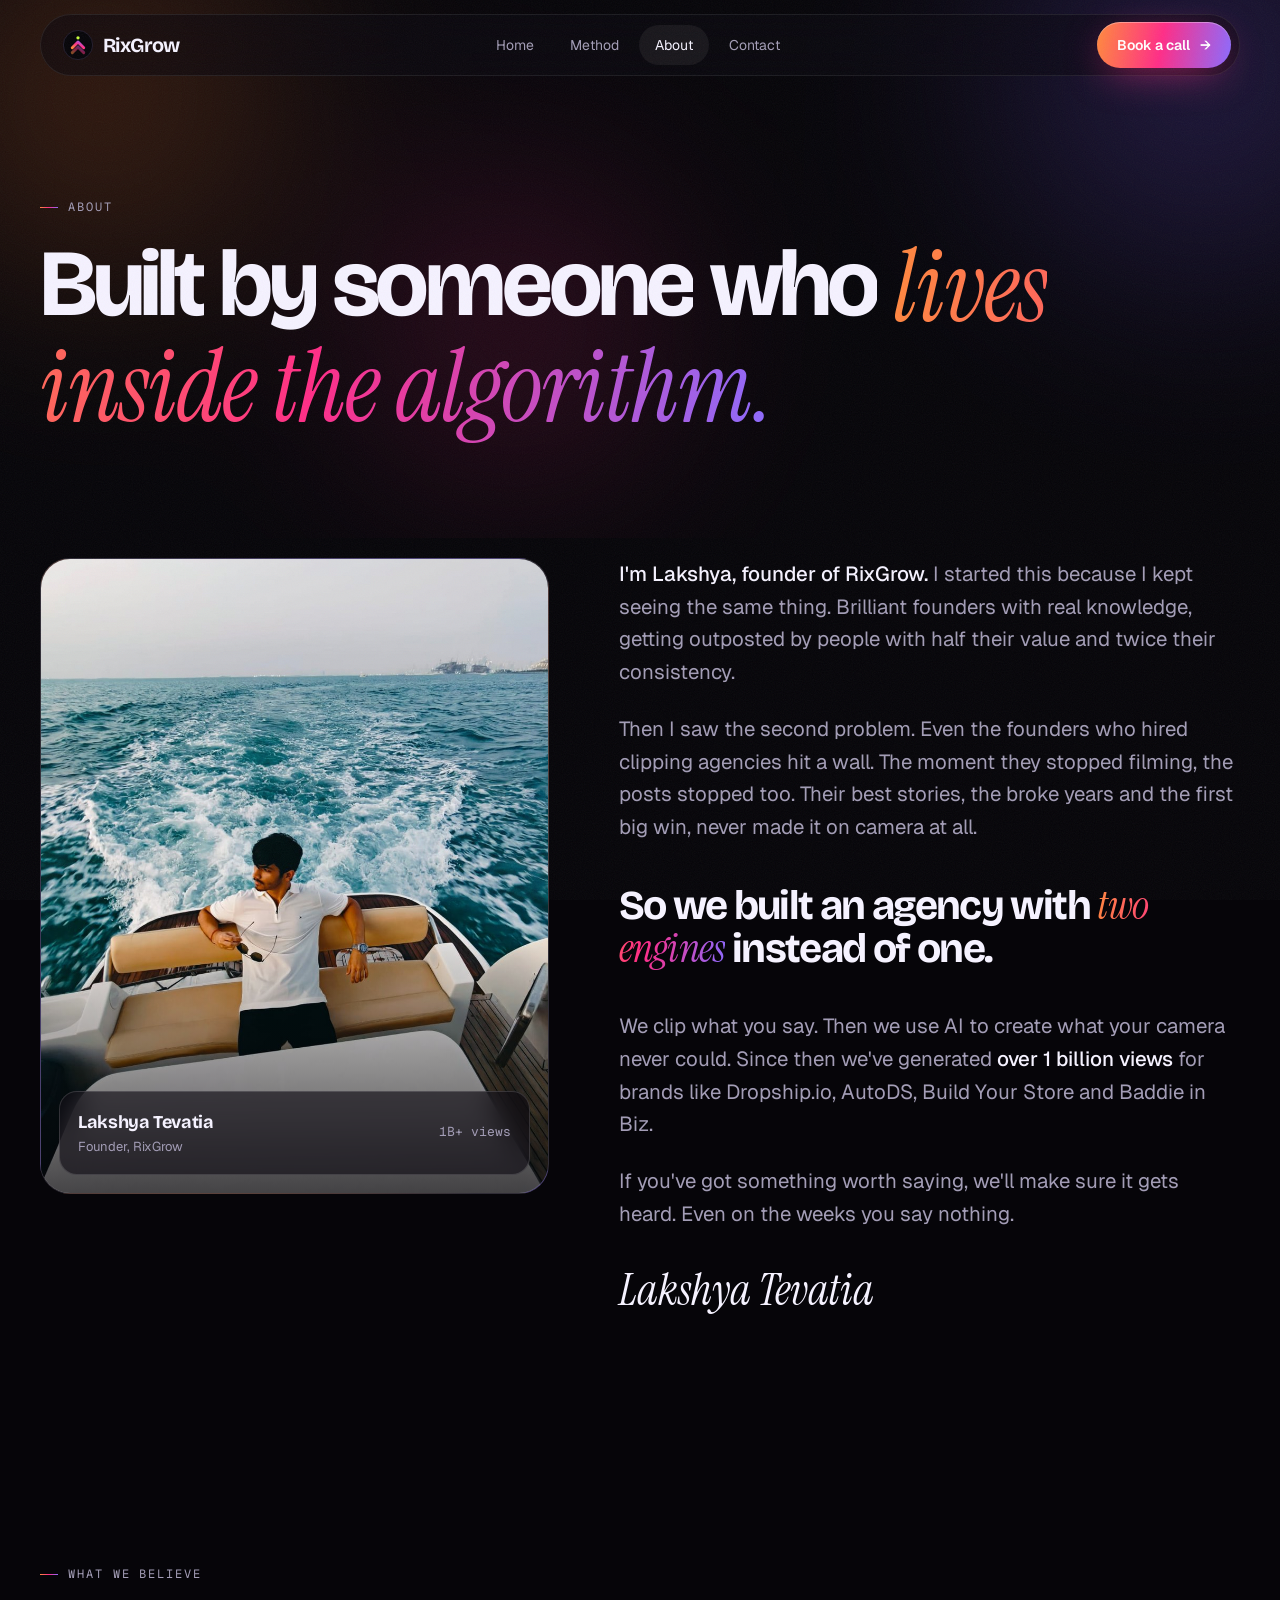
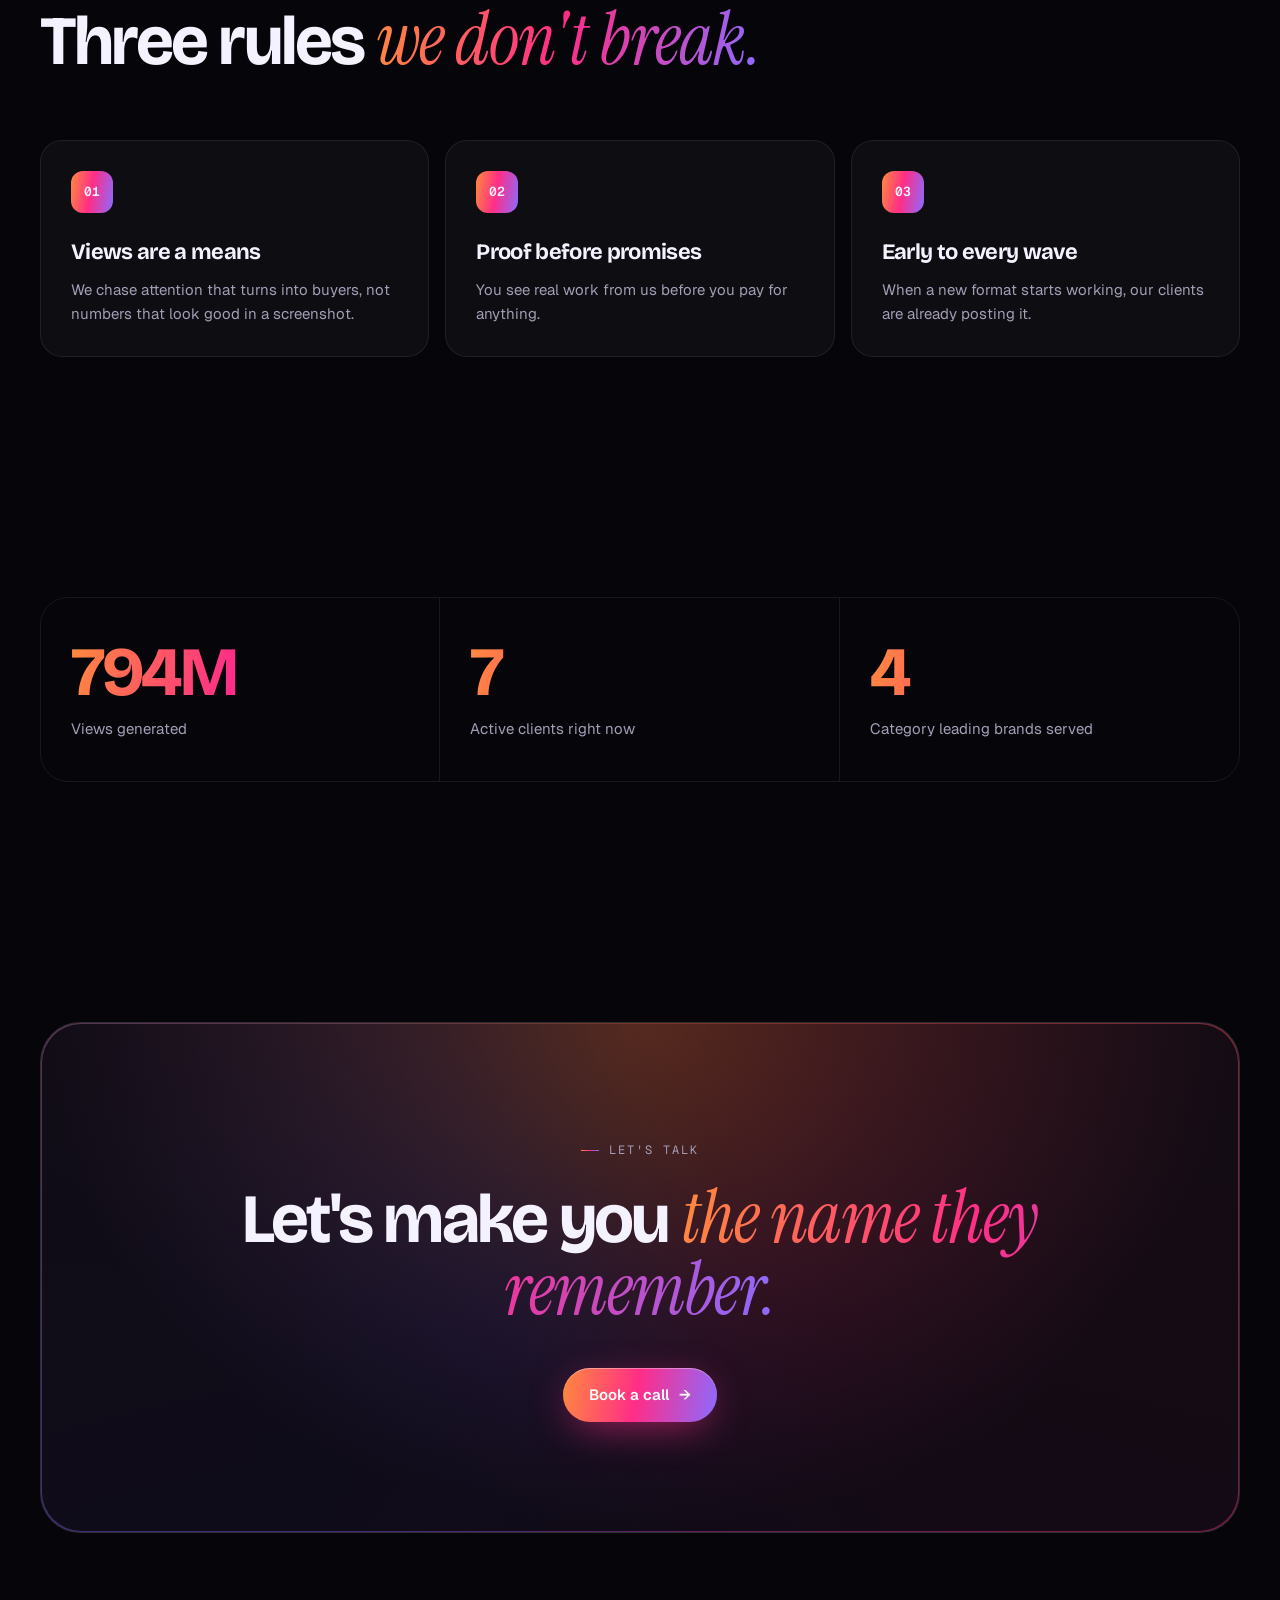
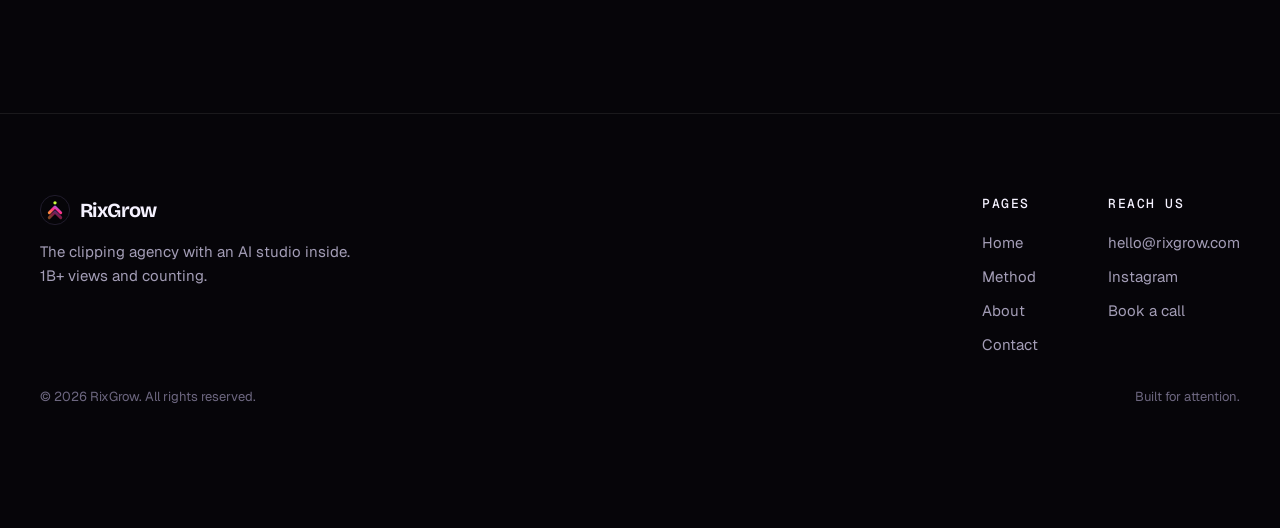
==== about.html @ 68df73bd "Add files via upload" ====
<!doctype html>
<html lang="en">
<head>
<meta charset="utf-8">
<meta name="viewport" content="width=device-width,initial-scale=1">
<title>About | RixGrow</title>
<meta name="description" content="The story behind RixGrow and why we build attention for founders.">
<meta name="theme-color" content="#060509">
<link rel="preconnect" href="https://fonts.googleapis.com">
<link rel="preconnect" href="https://fonts.gstatic.com" crossorigin>
<link href="https://fonts.googleapis.com/css2?family=Bricolage+Grotesque:opsz,wght@12..96,400..800&family=Geist:wght@300..700&family=Geist+Mono:wght@400;500&family=Instrument+Serif:ital@0;1&display=swap" rel="stylesheet">
<link rel="stylesheet" href="styles.css?v=9">
<link rel="icon" type="image/svg+xml" href="images/logo-mark.svg">
</head>
<body data-page="about">
<header class="nav"></header>

<main>
  <section class="phero">
    <div class="aurora" style="opacity:.45"><span></span><span></span><span></span></div>
    <div class="wrap">
      <span class="eyebrow rv">About</span>
      <h1 class="h1 split">Built by someone who <span class="serif grad">lives inside the algorithm.</span></h1>
    </div>
  </section>

  <section style="padding-top:20px">
    <div class="wrap about">
      <div class="portrait rv">
        <img src="images/lakshya.jpg" alt="Lakshya Tevatia, founder of RixGrow" width="960" height="1200">
        <div class="badge"><div><b>Lakshya Tevatia</b><br><span>Founder, RixGrow</span></div><span class="mono">1B+ views</span></div>
      </div>
      <div class="story">
        <p class="rv"><strong>I'm Lakshya, founder of RixGrow.</strong> I started this because I kept seeing the same thing. Brilliant founders with real knowledge, getting outposted by people with half their value and twice their consistency.</p>
        <p class="rv">Then I saw the second problem. Even the founders who hired clipping agencies hit a wall. The moment they stopped filming, the posts stopped too. Their best stories, the broke years and the first big win, never made it on camera at all.</p>
        <p class="pull rv">So we built an agency with <span class="serif grad">two engines</span> instead of one.</p>
        <p class="rv">We clip what you say. Then we use AI to create what your camera never could. Since then we've generated <strong>over 1 billion views</strong> for brands like Dropship.io, AutoDS, Build Your Store and Baddie in Biz.</p>
        <p class="rv">If you've got something worth saying, we'll make sure it gets heard. Even on the weeks you say nothing.</p>
        <div class="sign rv">Lakshya Tevatia</div>
      </div>
    </div>
  </section>

  <section>
    <div class="wrap">
      <div class="head rv">
        <span class="eyebrow">What we believe</span>
        <h2 class="h2">Three rules <span class="serif grad">we don't break.</span></h2>
      </div>
      <div class="grid3">
        <div class="box rv d1"><div class="ic">01</div><h4>Views are a means</h4><p>We chase attention that turns into buyers, not numbers that look good in a screenshot.</p></div>
        <div class="box rv d2"><div class="ic">02</div><h4>Proof before promises</h4><p>You see real work from us before you pay for anything.</p></div>
        <div class="box rv d3"><div class="ic">03</div><h4>Early to every wave</h4><p>When a new format starts working, our clients are already posting it.</p></div>
      </div>
    </div>
  </section>

  <section>
    <div class="wrap">
      <div class="stats3 rv">
        <div><div class="n grad" data-count="1000000000" data-fmt="short" data-suffix="+">0</div><div class="l">Views generated</div></div>
        <div><div class="n grad" data-count="10" data-suffix="+">0</div><div class="l">Active clients right now</div></div>
        <div><div class="n grad" data-count="6">0</div><div class="l">Category leading brands served</div></div>
      </div>
    </div>
  </section>

  <section>
    <div class="wrap">
      <div class="cta rv">
        <span class="eyebrow">Let's talk</span>
        <h2 class="h2">Let's make you <span class="serif grad">the name they remember.</span></h2>
        <a href="contact.html" class="btn pri" style="margin-top:20px">Book a call <span class="ar">&rarr;</span></a>
      </div>
    </div>
  </section>
</main>

<footer></footer>
<script src="main.js?v=8"></script>
</body>
</html>
---- styles.css ----
/* RixGrow v2 */
:root{
  --bg:#060509; --bg2:#0c0a12; --card:rgba(255,255,255,.035); --card2:rgba(255,255,255,.06);
  --ink:#f5f2ff; --mute:#a39db6; --dim:#6d6780; --line:rgba(255,255,255,.08); --line2:rgba(255,255,255,.14);
  --o:#ff7a2f; --p:#ff2d87; --v:#7b5cff; --lime:#c8ff3d;
  --grad:linear-gradient(100deg,#ff8a3d 0%,#ff2d87 48%,#8b6bff 100%);
  --display:"Bricolage Grotesque",system-ui,sans-serif;
  --sans:"Geist",system-ui,sans-serif;
  --mono:"Geist Mono",ui-monospace,monospace;
  --serif:"Instrument Serif",Georgia,serif;
  --r:22px;
}
*{box-sizing:border-box;margin:0;padding:0}
html{scroll-behavior:smooth}
body{background:var(--bg);color:var(--ink);font-family:var(--sans);font-size:16px;line-height:1.6;-webkit-font-smoothing:antialiased;overflow-x:hidden}
body::before{content:"";position:fixed;inset:0;pointer-events:none;z-index:100;opacity:.05;
  background-image:url("data:image/svg+xml,%3Csvg xmlns='http://www.w3.org/2000/svg' width='180' height='180'%3E%3Cfilter id='n'%3E%3CfeTurbulence type='fractalNoise' baseFrequency='.9' numOctaves='3' stitchTiles='stitch'/%3E%3C/filter%3E%3Crect width='100%25' height='100%25' filter='url(%23n)'/%3E%3C/svg%3E")}
a{color:inherit;text-decoration:none}
img,video{max-width:100%;display:block}
::selection{background:var(--p);color:#fff}

.wrap{width:min(1200px,100% - 40px);margin-inline:auto}
section{padding:120px 0;position:relative}
.grad{background:var(--grad);-webkit-background-clip:text;background-clip:text;color:transparent}
.serif{font-family:var(--serif);font-style:italic;font-weight:400;letter-spacing:-.01em}
.mono{font-family:var(--mono)}
.eyebrow{display:inline-flex;align-items:center;gap:10px;font-family:var(--mono);font-size:12px;letter-spacing:.16em;text-transform:uppercase;color:var(--mute)}
.eyebrow::before{content:"";width:18px;height:1px;background:var(--grad)}
.h1{font-family:var(--display);font-weight:700;font-size:clamp(46px,8.4vw,124px);line-height:.92;letter-spacing:-.045em}
.h2{font-family:var(--display);font-weight:700;font-size:clamp(36px,5.4vw,76px);line-height:.98;letter-spacing:-.04em}
.h3{font-family:var(--display);font-weight:600;font-size:clamp(24px,2.6vw,34px);line-height:1.05;letter-spacing:-.03em}
.h1 .serif,.h2 .serif{font-size:1.06em}
.lead{font-size:clamp(17px,1.5vw,20px);color:var(--mute);max-width:620px;line-height:1.55}
.head{display:flex;flex-direction:column;gap:20px;margin-bottom:64px;max-width:900px}
.head.c{align-items:center;text-align:center;margin-inline:auto}

/* buttons */
.btn{position:relative;display:inline-flex;align-items:center;gap:10px;height:54px;padding:0 26px;border-radius:999px;font-weight:600;font-size:15px;transition:transform .35s cubic-bezier(.2,.8,.2,1),box-shadow .35s;white-space:nowrap;cursor:pointer;border:0;font-family:var(--sans)}
.btn.pri{background:var(--grad);color:#fff;box-shadow:0 10px 40px -10px rgba(255,45,135,.7),inset 0 1px 0 rgba(255,255,255,.35)}
.btn.pri:hover{transform:translateY(-2px);box-shadow:0 18px 60px -10px rgba(255,45,135,.9),inset 0 1px 0 rgba(255,255,255,.35)}
.btn.ghost{background:var(--card);border:1px solid var(--line2);color:var(--ink);backdrop-filter:blur(10px)}
.btn.ghost:hover{background:var(--card2);transform:translateY(-2px)}
.btn .ar{transition:transform .3s}
.btn:hover .ar{transform:translateX(4px)}

/* nav */
.nav{position:fixed;top:14px;left:0;right:0;z-index:50;pointer-events:none}
.nav .bar{pointer-events:auto;display:flex;align-items:center;justify-content:space-between;gap:20px;height:62px;padding:0 8px 0 22px;border-radius:999px;background:rgba(12,10,18,.6);border:1px solid var(--line);backdrop-filter:blur(18px) saturate(1.4);-webkit-backdrop-filter:blur(18px) saturate(1.4)}
.logo{display:flex;align-items:center;gap:10px;font-family:var(--display);font-weight:700;font-size:20px;letter-spacing:-.03em}
.logo img{width:30px;height:30px;display:block}
.nav .links{display:flex;gap:4px}
.nav .links a{padding:9px 16px;border-radius:999px;font-size:14px;color:var(--mute);transition:.25s}
.nav .links a:hover{color:var(--ink)}
.nav .links a.on{color:var(--ink);background:var(--card2)}
.nav .btn{height:46px;padding:0 20px;font-size:14px}
.progress{position:fixed;top:0;left:0;height:2px;background:var(--grad);z-index:60;width:0}

/* mobile tab bar */
.tabbar{display:none}

/* hero */
.hero{min-height:100vh;padding:150px 0 60px;display:flex;flex-direction:column;justify-content:center;overflow:hidden;text-align:center}
.aurora{position:absolute;inset:-20% -10% auto;height:120%;pointer-events:none;z-index:-1;filter:blur(90px);opacity:.75}
.aurora span{position:absolute;border-radius:50%;mix-blend-mode:screen;animation:drift 18s ease-in-out infinite alternate}
.aurora span:nth-child(1){width:48vw;height:48vw;left:-6vw;top:-8vw;background:radial-gradient(circle,rgba(255,122,47,.55),transparent 65%)}
.aurora span:nth-child(2){width:52vw;height:52vw;right:-10vw;top:-12vw;background:radial-gradient(circle,rgba(123,92,255,.6),transparent 65%);animation-delay:-6s}
.aurora span:nth-child(3){width:40vw;height:40vw;left:30vw;top:14vw;background:radial-gradient(circle,rgba(255,45,135,.45),transparent 65%);animation-delay:-12s}
@keyframes drift{to{transform:translate(6vw,4vw) scale(1.15)}}
.gridbg{position:absolute;inset:0;z-index:-1;background-image:linear-gradient(var(--line) 1px,transparent 1px),linear-gradient(90deg,var(--line) 1px,transparent 1px);background-size:64px 64px;mask-image:radial-gradient(ellipse 70% 60% at 50% 30%,#000 20%,transparent 75%);-webkit-mask-image:radial-gradient(ellipse 70% 60% at 50% 30%,#000 20%,transparent 75%);opacity:.6}
.pill{display:inline-flex;align-items:center;gap:10px;padding:7px 16px 7px 8px;border-radius:999px;background:var(--card);border:1px solid var(--line2);font-size:13px;color:var(--mute);backdrop-filter:blur(10px)}
.pill b{white-space:nowrap;display:inline-flex;align-items:center;gap:6px;padding:3px 10px;border-radius:999px;background:rgba(200,255,61,.12);color:var(--lime);font-family:var(--mono);font-size:11px;letter-spacing:.08em;font-weight:500}
.live{width:7px;height:7px;border-radius:50%;background:var(--lime);box-shadow:0 0 0 0 rgba(200,255,61,.7);animation:ping 1.6s infinite}
@keyframes ping{70%{box-shadow:0 0 0 9px rgba(200,255,61,0)}100%{box-shadow:0 0 0 0 rgba(200,255,61,0)}}
.hero .h1{margin:28px auto 26px;max-width:1100px}
.hero .lead{margin:0 auto}
.hero .ctas{display:flex;gap:12px;justify-content:center;margin-top:36px;flex-wrap:wrap}
.counter{margin-top:64px;display:flex;flex-direction:column;align-items:center;gap:8px}
.counter .num{font-family:var(--display);font-weight:700;font-size:clamp(42px,6.6vw,92px);letter-spacing:-.04em;line-height:1;font-variant-numeric:tabular-nums}
.counter .lab{display:flex;align-items:center;gap:10px;font-family:var(--mono);font-size:12px;letter-spacing:.14em;text-transform:uppercase;color:var(--mute)}

/* phone */
.fan{position:relative;height:440px;margin-top:70px;perspective:1400px}
.phone{position:absolute;left:50%;top:0;width:200px;aspect-ratio:9/19;border-radius:32px;padding:7px;background:linear-gradient(160deg,#2a2638,#0e0c15);border:1px solid var(--line2);box-shadow:0 40px 80px -20px rgba(0,0,0,.8),0 0 0 1px rgba(0,0,0,.6) inset;transition:transform .6s cubic-bezier(.2,.8,.2,1)}
.phone .scr{position:relative;width:100%;height:100%;border-radius:26px;overflow:hidden;background:#111}
.phone .art{position:absolute;inset:0;animation:pan 10s ease-in-out infinite alternate;background-size:160% 160%}
@keyframes pan{to{background-position:100% 100%}}
.phone .notch{position:absolute;top:8px;left:50%;transform:translateX(-50%);width:62px;height:18px;border-radius:12px;background:#000;z-index:3}
.phone .tag{position:absolute;top:36px;left:12px;z-index:3;font-family:var(--mono);font-size:9.5px;letter-spacing:.1em;text-transform:uppercase;padding:4px 8px;border-radius:999px;background:rgba(0,0,0,.45);backdrop-filter:blur(6px);border:1px solid rgba(255,255,255,.15)}
.phone .cap{position:absolute;left:12px;right:40px;bottom:46px;z-index:3;font-family:var(--display);font-weight:700;font-size:15px;line-height:1.1;letter-spacing:-.02em;text-shadow:0 2px 14px rgba(0,0,0,.6)}
.phone .cap em{font-style:normal;background:var(--lime);color:#000;padding:0 4px;border-radius:3px}
.phone .side{position:absolute;right:10px;bottom:46px;z-index:3;display:flex;flex-direction:column;gap:12px}
.phone .side i{width:22px;height:22px;border-radius:50%;background:rgba(255,255,255,.2);backdrop-filter:blur(4px)}
.phone .bar{position:absolute;left:12px;right:12px;bottom:26px;height:3px;border-radius:3px;background:rgba(255,255,255,.2);z-index:3;overflow:hidden}
.phone .bar::after{content:"";position:absolute;inset:0;width:30%;background:#fff;animation:play 6s linear infinite}
@keyframes play{from{width:0}to{width:100%}}
.phone .scr::after{content:"";position:absolute;inset:0;background:linear-gradient(180deg,rgba(0,0,0,.25),transparent 30%,transparent 55%,rgba(0,0,0,.65));z-index:2}
/* art styles */
.a1{background:radial-gradient(circle at 30% 30%,#ffb36b,transparent 40%),radial-gradient(circle at 70% 70%,#ff2d87,transparent 50%),linear-gradient(160deg,#3a1030,#120614)}
.a2{background:radial-gradient(circle at 60% 40%,#7cf0ff,transparent 35%),radial-gradient(circle at 30% 80%,#7b5cff,transparent 55%),linear-gradient(200deg,#0b1538,#05060f)}
.a3{background:radial-gradient(circle at 50% 35%,#ffe1a8,transparent 30%),radial-gradient(ellipse at 50% 100%,#ff7a2f,transparent 60%),linear-gradient(180deg,#2b1a0f,#0a0604)}
.a4{background:radial-gradient(circle at 40% 30%,#c8ff3d,transparent 30%),radial-gradient(circle at 70% 80%,#1fd1a5,transparent 50%),linear-gradient(170deg,#0d2a22,#030a08)}
.a5{background:radial-gradient(circle at 70% 25%,#ff8ad8,transparent 35%),radial-gradient(circle at 20% 70%,#8b6bff,transparent 50%),linear-gradient(190deg,#24123d,#08050f)}
.a6{background:radial-gradient(circle at 50% 50%,#ffffff55,transparent 25%),radial-gradient(circle at 20% 20%,#ff2d87,transparent 45%),radial-gradient(circle at 80% 80%,#ff7a2f,transparent 45%),linear-gradient(160deg,#1a0a14,#060306)}
.fan .phone.l{transform:translateX(-50%) translateX(-250px) translateY(36px) rotate(-8deg) scale(.92);z-index:2}
.fan .phone.c{transform:translateX(-50%) scale(1.05);z-index:3}
.fan .phone.r{transform:translateX(-50%) translateX(250px) translateY(36px) rotate(8deg) scale(.92);z-index:2}
.phone.vid .scr::after{display:none}
.phone.vid video{position:absolute;inset:0;width:100%;height:100%;object-fit:cover;z-index:1;opacity:0;transition:opacity .6s}
.phone.vid video.on{opacity:1}
.float{animation:bob 6s ease-in-out infinite}
@keyframes bob{50%{translate:0 -12px}}

/* ticker */
.ticker{border-block:1px solid var(--line);background:rgba(255,255,255,.015);overflow:hidden;padding:20px 0}
.ticker .row{display:flex;gap:56px;width:max-content;animation:scroll 40s linear infinite}
.ticker .row span{font-family:var(--display);font-weight:600;font-size:22px;letter-spacing:-.02em;display:flex;align-items:center;gap:56px;white-space:nowrap}
.ticker .row span::after{content:"";width:8px;height:8px;border-radius:2px;background:var(--grad);transform:rotate(45deg)}
.ticker .row b{font-weight:700}
@keyframes scroll{to{transform:translateX(-50%)}}

/* brands */
.brands{padding:80px 0 40px;text-align:center}
.brands .cap{font-family:var(--mono);font-size:12px;letter-spacing:.16em;text-transform:uppercase;color:var(--dim);margin-bottom:30px}
.marq{overflow:hidden;mask-image:linear-gradient(90deg,transparent,#000 12%,#000 88%,transparent);-webkit-mask-image:linear-gradient(90deg,transparent,#000 12%,#000 88%,transparent)}
.marq .row{display:flex;gap:70px;width:max-content;animation:scroll 32s linear infinite}
.marq span{font-family:var(--display);font-size:clamp(24px,3vw,38px);font-weight:600;letter-spacing:-.03em;color:#cfc9e0;opacity:.75;white-space:nowrap}
.marq .row{gap:64px;align-items:flex-start;padding:6px 0}
.marq .logo-slot{opacity:1;display:flex;flex-direction:column;align-items:center;gap:12px;width:130px}
.marq .logo-slot img{width:84px;height:84px;border-radius:20px;object-fit:cover;box-shadow:0 10px 30px -10px rgba(0,0,0,.8),0 0 0 1px rgba(255,255,255,.1);transition:transform .35s cubic-bezier(.2,.8,.2,1)}
.marq .logo-slot img.round{border-radius:50%}
.marq .logo-slot:hover img{transform:translateY(-4px) scale(1.05)}
.marq .logo-slot em{font-style:normal;font-family:var(--sans)!important;font-size:13px;font-weight:500;letter-spacing:0;color:var(--mute);text-align:center;line-height:1.3;white-space:normal}
@media (max-width:760px){.marq .row{gap:36px}.marq .logo-slot{width:96px}.marq .logo-slot img{width:60px;height:60px;border-radius:15px}.marq .logo-slot em{font-size:12px}}

/* ceiling */
.ceiling .big{font-family:var(--display);font-weight:700;font-size:clamp(34px,5.6vw,80px);line-height:1;letter-spacing:-.045em;max-width:1050px}
.ceiling .big .dim{color:var(--dim)}
.walls{display:grid;grid-template-columns:repeat(3,1fr);gap:16px;margin-top:64px}
.wall{padding:30px;border-radius:var(--r);background:var(--card);border:1px solid var(--line);position:relative;overflow:hidden}
.wall .x{font-family:var(--mono);font-size:12px;color:var(--p);letter-spacing:.12em}
.wall h4{font-family:var(--display);font-size:24px;letter-spacing:-.03em;line-height:1.1;margin:16px 0 10px}
.wall p{color:var(--mute);font-size:15px}

/* calculator */
.calc{margin-top:22px;display:grid;grid-template-columns:1fr 1.25fr;gap:16px}
.calc .ctrl,.calc .out{padding:36px;border-radius:var(--r);border:1px solid var(--line);background:var(--card)}
.calc .ctrl h4{font-family:var(--display);font-size:28px;letter-spacing:-.03em;line-height:1.1}
.calc .ctrl p{color:var(--mute);font-size:15px;margin-top:10px}
.calc .hrs{font-family:var(--display);font-weight:700;font-size:84px;letter-spacing:-.05em;line-height:1;margin-top:28px}
.calc .hrs small{font-size:18px;color:var(--mute);font-family:var(--sans);font-weight:500;letter-spacing:0;margin-left:8px}
input[type=range]{-webkit-appearance:none;appearance:none;width:100%;height:6px;border-radius:6px;background:var(--line2);margin-top:22px;outline:none}
input[type=range]::-webkit-slider-thumb{-webkit-appearance:none;width:26px;height:26px;border-radius:50%;background:#fff;box-shadow:0 0 0 6px rgba(255,45,135,.35),0 6px 20px rgba(0,0,0,.6);cursor:grab}
input[type=range]::-moz-range-thumb{width:26px;height:26px;border-radius:50%;background:#fff;border:0;cursor:grab}
.calc .out{display:flex;flex-direction:column;justify-content:center;gap:28px}
.lane .top{display:flex;justify-content:space-between;align-items:baseline;margin-bottom:10px}
.lane .top span{font-size:14px;color:var(--mute)}
.lane .top b{font-family:var(--display);font-size:30px;letter-spacing:-.03em}
.track{height:16px;border-radius:999px;background:rgba(255,255,255,.05);overflow:hidden}
.fill{height:100%;border-radius:999px;transition:width .6s cubic-bezier(.2,.8,.2,1)}
.lane.them .fill{background:#4a4558}
.lane.us .fill{background:var(--grad);box-shadow:0 0 30px rgba(255,45,135,.5)}
.calc .note{font-size:12px;color:var(--dim);font-family:var(--mono);letter-spacing:.04em}
.calc .msg{font-family:var(--display);font-size:20px;letter-spacing:-.02em;min-height:52px}

/* engines */
.eng{display:grid;grid-template-columns:1fr 1.15fr;gap:40px;align-items:center;padding:56px;border-radius:32px;border:1px solid var(--line);background:linear-gradient(160deg,rgba(255,255,255,.04),rgba(255,255,255,.01));position:relative;overflow:hidden}
.eng+.eng{margin-top:20px}
.eng .num{font-family:var(--mono);font-size:12px;letter-spacing:.16em;color:var(--mute)}
.eng h3{font-family:var(--display);font-weight:700;font-size:clamp(34px,4vw,56px);letter-spacing:-.045em;line-height:.98;margin:16px 0 18px}
.eng p{color:var(--mute);max-width:440px}
.chips{display:flex;flex-wrap:wrap;gap:8px;margin-top:26px}
.chips span{font-size:13px;padding:8px 14px;border-radius:999px;border:1px solid var(--line2);background:rgba(255,255,255,.03)}
.eng.ai::before{content:"";position:absolute;width:600px;height:600px;right:-200px;top:-200px;background:radial-gradient(circle,rgba(123,92,255,.25),transparent 60%);pointer-events:none}
.eng.clip::before{content:"";position:absolute;width:600px;height:600px;left:-250px;bottom:-250px;background:radial-gradient(circle,rgba(255,122,47,.2),transparent 60%);pointer-events:none}

/* clip demo */
.demo{position:relative;border-radius:22px;border:1px solid var(--line2);background:#0b0911;padding:22px;font-family:var(--mono);font-size:12px;color:var(--mute)}
.demo .top{display:flex;justify-content:space-between;align-items:center;margin-bottom:18px}
.demo .top b{color:var(--ink);font-weight:500}
.wave{position:relative;height:110px;display:flex;align-items:center;gap:2px}
.wave i{flex:1;border-radius:2px;background:#3a3548;transition:background .3s}
.wave i.hit{background:var(--grad)}
.head-line{position:absolute;top:-6px;bottom:-6px;width:2px;background:#fff;box-shadow:0 0 16px #fff;left:0}
.time{display:flex;justify-content:space-between;margin-top:10px;color:var(--dim)}
.found{display:grid;grid-template-columns:repeat(4,1fr);gap:10px;margin-top:20px}
.found div{aspect-ratio:9/14;border-radius:12px;border:1px dashed var(--line2);display:flex;align-items:flex-end;padding:8px;font-size:10px;color:var(--dim);transition:.5s cubic-bezier(.2,.8,.2,1);overflow:hidden;position:relative}
.found div.on{border:1px solid rgba(255,255,255,.2);color:#fff;transform:translateY(-4px)}
.found div.on::before{content:"";position:absolute;inset:0;background:var(--g,var(--grad));opacity:.85;z-index:-1}
.found div span{position:relative}

/* ai demo */
.tabs{display:flex;gap:6px;flex-wrap:wrap;margin-bottom:14px}
.tabs button{font-family:var(--mono);font-size:11px;letter-spacing:.06em;text-transform:uppercase;padding:8px 12px;border-radius:999px;border:1px solid var(--line2);background:transparent;color:var(--mute);cursor:pointer;transition:.25s}
.tabs button.on{background:#fff;color:#000;border-color:#fff}
.studio{display:grid;grid-template-columns:1fr 170px;gap:18px;align-items:end}
.prompt{border-radius:16px;border:1px solid var(--line2);background:rgba(255,255,255,.03);padding:16px;min-height:150px;display:flex;flex-direction:column;justify-content:space-between}
.prompt .lab{font-size:10px;letter-spacing:.14em;text-transform:uppercase;color:var(--dim)}
.prompt .txt{color:var(--ink);font-size:13px;line-height:1.6;margin:10px 0 14px;min-height:62px}
.prompt .txt::after{content:"";display:inline-block;width:7px;height:14px;background:var(--lime);vertical-align:-2px;margin-left:2px;animation:blink 1s steps(1) infinite}
@keyframes blink{50%{opacity:0}}
.render{height:4px;border-radius:4px;background:rgba(255,255,255,.08);overflow:hidden}
.render i{display:block;height:100%;width:0;background:var(--grad)}
.studio .phone{position:relative;left:auto;top:auto;width:170px;transform:none}
.studio .phone .art{transition:opacity .6s}

/* results wall */
.reels{display:grid;grid-template-columns:repeat(4,1fr);gap:16px}
.reel{position:relative;aspect-ratio:9/16;border-radius:22px;overflow:hidden;border:1px solid var(--line);transition:transform .5s cubic-bezier(.2,.8,.2,1)}
.reel:hover{transform:translateY(-8px) rotate(-1deg)}
.reel .art{position:absolute;inset:0;background-size:160% 160%;animation:pan 12s ease-in-out infinite alternate}
.reel::after{content:"";position:absolute;inset:0;background:linear-gradient(180deg,transparent 45%,rgba(0,0,0,.8))}
.reel .meta{position:absolute;left:18px;right:18px;bottom:18px;z-index:2}
.reel .v{font-family:var(--display);font-weight:700;font-size:34px;letter-spacing:-.04em;line-height:1}
.reel .c{font-size:13px;color:#ddd;margin-top:6px}
.reel .t{position:absolute;top:16px;left:16px;z-index:2;font-family:var(--mono);font-size:10px;letter-spacing:.12em;text-transform:uppercase;padding:5px 10px;border-radius:999px;background:rgba(0,0,0,.4);backdrop-filter:blur(6px);border:1px solid rgba(255,255,255,.15)}
.reel .pb{position:absolute;inset:0;margin:auto;width:58px;height:58px;border-radius:50%;background:rgba(255,255,255,.14);backdrop-filter:blur(8px);z-index:2;border:1px solid rgba(255,255,255,.25)}
.reel .pb::after{content:"";position:absolute;left:23px;top:19px;border-left:16px solid #fff;border-top:10px solid transparent;border-bottom:10px solid transparent}

/* receipts */
.reel .meta .c{font-family:var(--display);font-weight:600;font-size:20px;letter-spacing:-.02em;color:#fff}
.receipts-head{display:flex;justify-content:space-between;align-items:end;gap:20px;flex-wrap:wrap;margin:0 0 26px}
.receipts-head p{color:var(--mute);font-size:15px}
.rstats{display:grid;grid-template-columns:repeat(4,1fr);border:1px solid var(--line);border-radius:24px;overflow:hidden;margin-bottom:16px}
.rstats>div{padding:28px 26px;border-right:1px solid var(--line)}
.rstats>div:last-child{border-right:0}
.rstats .n{font-family:var(--display);font-weight:700;font-size:clamp(36px,4vw,56px);letter-spacing:-.045em;line-height:1}
.rstats .l{color:var(--mute);font-size:14px;margin-top:8px}
.receipts{display:grid;grid-template-columns:2fr 1fr 1fr;grid-template-rows:auto auto;gap:16px}
.rc{position:relative;border-radius:20px;overflow:hidden;border:1px solid var(--line2);background:#111;cursor:zoom-in;transition:transform .4s cubic-bezier(.2,.8,.2,1),border-color .3s}
.rc:hover{transform:translateY(-4px);border-color:rgba(255,255,255,.25)}
.rc img{width:100%;height:100%;object-fit:cover;object-position:top}
.rc.wide{grid-column:1}
.rc.tall{grid-row:1/3;min-height:100%}
.rc.tall:nth-of-type(3){grid-column:2}
.rc.tall:nth-of-type(4){grid-column:3}
.rc.tall img{position:absolute;inset:0}
.rc figcaption{position:absolute;left:12px;bottom:12px;padding:8px 14px;border-radius:999px;background:rgba(6,5,9,.75);backdrop-filter:blur(10px);border:1px solid var(--line2);font-size:13px;color:var(--mute)}
.rc figcaption b{color:var(--ink);font-weight:600}
.lightbox{position:fixed;inset:0;z-index:200;background:rgba(4,3,8,.9);backdrop-filter:blur(8px);display:grid;place-items:center;padding:24px;cursor:zoom-out;opacity:0;pointer-events:none;transition:opacity .3s}
.lightbox.on{opacity:1;pointer-events:auto}
.lightbox img{max-width:min(1200px,100%);max-height:88vh;border-radius:16px;border:1px solid var(--line2)}

/* pains list */
.plist{border-top:1px solid var(--line)}
.prow{display:grid;grid-template-columns:80px 1fr 1fr;gap:30px;padding:34px 0;border-bottom:1px solid var(--line);align-items:start;transition:.4s}
.prow .k{font-family:var(--mono);font-size:13px;color:var(--dim);padding-top:8px}
.prow .q{font-family:var(--display);font-weight:600;font-size:clamp(22px,2.4vw,32px);letter-spacing:-.03em;line-height:1.12;transition:.4s}
.prow .a{color:var(--mute);padding-top:6px}
.prow:hover .q{background:var(--grad);-webkit-background-clip:text;background-clip:text;color:transparent}
.prow:hover .k{color:var(--p)}

/* steps */
.steps{display:grid;grid-template-columns:repeat(4,1fr);gap:16px;position:relative}
.step{padding:30px 26px;border-radius:var(--r);background:var(--card);border:1px solid var(--line);position:relative;transition:.4s}
.step:hover{border-color:var(--line2);background:var(--card2)}
.step .k{width:46px;height:46px;border-radius:14px;display:grid;place-items:center;font-family:var(--mono);font-size:14px;background:rgba(255,255,255,.05);border:1px solid var(--line2);margin-bottom:26px}
.step:hover .k{background:var(--grad);border-color:transparent}
.step h4{font-family:var(--display);font-size:24px;letter-spacing:-.03em;margin-bottom:8px}
.step p{color:var(--mute);font-size:15px}

/* testimonials */
.tests{display:grid;grid-template-columns:repeat(3,1fr);gap:16px}
.test{padding:32px;border-radius:var(--r);background:var(--card);border:1px solid var(--line);display:flex;flex-direction:column;justify-content:space-between;gap:30px}
.test .stars{color:var(--o);letter-spacing:3px;font-size:14px}
.test blockquote{font-family:var(--display);font-size:21px;letter-spacing:-.02em;line-height:1.3}
.who{display:flex;align-items:center;gap:14px}
.av{width:46px;height:46px;border-radius:50%;background:var(--grad);display:grid;place-items:center;font-family:var(--display);font-weight:700;overflow:hidden;flex:none}
.who b{display:block;font-size:15px}
.who span{font-size:13px;color:var(--mute)}

/* faq */
.faq{max-width:860px;margin-inline:auto}
.faq details{border-bottom:1px solid var(--line)}
.faq summary{list-style:none;cursor:pointer;display:flex;justify-content:space-between;align-items:center;gap:20px;padding:28px 0;font-family:var(--display);font-size:clamp(19px,2vw,24px);font-weight:600;letter-spacing:-.02em}
.faq summary::-webkit-details-marker{display:none}
.faq summary::after{content:"+";font-family:var(--sans);font-weight:300;font-size:30px;line-height:1;transition:transform .3s;color:var(--mute)}
.faq details[open] summary::after{transform:rotate(45deg);color:var(--p)}
.faq details p{color:var(--mute);padding:0 50px 28px 0;max-width:720px}

/* cta */
.cta{position:relative;border-radius:40px;padding:110px 40px;text-align:center;overflow:hidden;border:1px solid var(--line2);background:#0b0911;isolation:isolate}
.cta::before{content:"";position:absolute;inset:-40%;background:conic-gradient(from 0deg,#ff7a2f,#ff2d87,#7b5cff,#ff7a2f);filter:blur(80px);opacity:.45;animation:spin 14s linear infinite;z-index:-1}
.cta::after{content:"";position:absolute;inset:1px;border-radius:39px;background:radial-gradient(ellipse at 50% 0%,rgba(11,9,17,.3),rgba(11,9,17,.92) 70%);z-index:-1}
@keyframes spin{to{transform:rotate(360deg)}}
.cta .h2{max-width:900px;margin:22px auto 22px}
.cta .lead{margin:0 auto 36px}
.cta small{display:block;margin-top:18px;font-family:var(--mono);font-size:12px;color:var(--mute);letter-spacing:.06em}

/* footer */
footer{padding:80px 0 120px;border-top:1px solid var(--line);margin-top:60px;overflow:hidden}
footer .top{display:flex;justify-content:space-between;gap:40px;flex-wrap:wrap}
footer .top p{color:var(--mute);max-width:320px;margin-top:14px;font-size:15px}
footer .cols{display:flex;gap:70px}
footer .cols div{display:flex;flex-direction:column;gap:10px;font-size:15px;color:var(--mute)}
footer .cols b{color:var(--ink);font-size:13px;font-family:var(--mono);letter-spacing:.12em;text-transform:uppercase;font-weight:500;margin-bottom:6px}
footer .cols a:hover{color:var(--ink)}
footer .legal{display:flex;justify-content:space-between;font-size:13px;color:var(--dim);margin-top:30px;gap:20px;flex-wrap:wrap}

/* subpage hero */
.phero{padding:190px 0 70px;overflow:hidden}
.phero .h1{font-size:clamp(44px,7.4vw,108px);margin:24px 0 26px;max-width:1100px}

/* method page */
.mlist{display:flex;flex-direction:column}
.mrow{display:grid;grid-template-columns:120px 1fr 1.2fr;gap:30px;padding:44px 0;border-top:1px solid var(--line);align-items:start}
.mrow:last-child{border-bottom:1px solid var(--line)}
.mrow .k{font-family:var(--display);font-weight:700;font-size:56px;letter-spacing:-.05em;line-height:.9}
.mrow h4{font-family:var(--display);font-size:clamp(26px,2.8vw,38px);letter-spacing:-.035em;line-height:1}
.mrow p{color:var(--mute);font-size:17px}
.mrow .tagz{display:flex;gap:6px;margin-top:14px;flex-wrap:wrap}
.mrow .tagz span{font-family:var(--mono);font-size:11px;letter-spacing:.06em;padding:5px 10px;border-radius:999px;border:1px solid var(--line2);color:var(--mute)}
.grid3{display:grid;grid-template-columns:repeat(3,1fr);gap:16px}
.box{padding:30px;border-radius:var(--r);background:var(--card);border:1px solid var(--line)}
.box .ic{width:42px;height:42px;border-radius:12px;background:var(--grad);display:grid;place-items:center;margin-bottom:22px;font-family:var(--mono);font-size:13px;font-weight:600}
.box h4{font-family:var(--display);font-size:22px;letter-spacing:-.03em;margin-bottom:8px}
.box p{color:var(--mute);font-size:15px}

/* compare table */
.cmp{border-radius:28px;border:1px solid var(--line);overflow:hidden}
.cmp .r{display:grid;grid-template-columns:1.4fr 1fr 1fr 1fr;border-bottom:1px solid var(--line)}
.cmp .r:last-child{border-bottom:0}
.cmp .r>div{padding:20px 24px;font-size:15px;display:flex;align-items:center;gap:10px}
.cmp .r>div:first-child{color:var(--mute)}
.cmp .hd>div{font-family:var(--display);font-weight:600;font-size:17px;letter-spacing:-.02em;color:var(--ink)!important}
.cmp .us{background:linear-gradient(180deg,rgba(255,45,135,.1),rgba(123,92,255,.08))}
.cmp .hd .us{color:#fff}
.ck,.no{width:22px;height:22px;border-radius:50%;display:grid;place-items:center;font-size:12px;flex:none}
.ck{background:var(--grad);color:#fff}
.no{background:rgba(255,255,255,.06);color:var(--dim)}

/* about */
.about{display:grid;grid-template-columns:.9fr 1.1fr;gap:70px;align-items:start}
.portrait{position:sticky;top:110px;aspect-ratio:4/5;border-radius:30px;overflow:hidden;border:1px solid var(--line2);background:radial-gradient(circle at 30% 20%,rgba(255,122,47,.35),transparent 50%),radial-gradient(circle at 80% 90%,rgba(123,92,255,.4),transparent 55%),#0e0b15;display:grid;place-items:center;color:var(--mute);font-family:var(--mono);font-size:13px}
.portrait img{position:absolute;inset:0;width:100%;height:100%;object-fit:cover;object-position:50% 45%}
.portrait::after{content:"";position:absolute;inset:auto 0 0 0;height:40%;background:linear-gradient(transparent,rgba(6,5,9,.7));pointer-events:none}
.portrait .badge{z-index:2}
.portrait .badge{position:absolute;left:18px;bottom:18px;right:18px;padding:16px 18px;border-radius:18px;background:rgba(10,8,16,.6);backdrop-filter:blur(14px);border:1px solid var(--line2);display:flex;justify-content:space-between;align-items:center;font-family:var(--sans);color:var(--ink)}
.portrait .badge b{font-family:var(--display);font-size:18px;letter-spacing:-.02em}
.portrait .badge span{font-size:13px;color:var(--mute)}
.story p{font-size:clamp(18px,1.6vw,21px);color:var(--mute);margin-bottom:24px;line-height:1.6}
.story p strong{color:var(--ink);font-weight:500}
.story .pull{font-family:var(--display);font-weight:700;font-size:clamp(28px,3.2vw,44px);letter-spacing:-.04em;line-height:1.05;color:var(--ink);margin:40px 0}
.sign{font-family:var(--serif);font-style:italic;font-size:44px;margin-top:20px}
.stats3{display:grid;grid-template-columns:repeat(3,1fr);border-radius:28px;border:1px solid var(--line);overflow:hidden}
.stats3>div{padding:40px 30px;border-right:1px solid var(--line)}
.stats3>div:last-child{border-right:0}
.stats3 .n{font-family:var(--display);font-weight:700;font-size:clamp(48px,5.4vw,76px);letter-spacing:-.05em;line-height:1}
.stats3 .l{color:var(--mute);margin-top:10px;font-size:15px}

/* contact */
.contact{display:grid;grid-template-columns:1.3fr .9fr;gap:20px;align-items:start}
form{padding:40px;border-radius:30px;background:var(--card);border:1px solid var(--line);display:grid;grid-template-columns:1fr 1fr;gap:18px}
form .full{grid-column:1/-1}
form label{display:flex;flex-direction:column;gap:9px;font-size:13px;color:var(--mute);font-family:var(--mono);letter-spacing:.04em}
input,select,textarea{font-family:var(--sans);font-size:16px;color:var(--ink);background:rgba(255,255,255,.03);border:1px solid var(--line2);border-radius:14px;padding:15px 16px;outline:none;transition:.25s;width:100%}
input:focus,select:focus,textarea:focus{border-color:var(--p);box-shadow:0 0 0 4px rgba(255,45,135,.15)}
select option{background:#14111c}
textarea{min-height:130px;resize:vertical}
.opts{display:flex;gap:8px;flex-wrap:wrap}
.opts input{display:none}
.opts label{flex-direction:row;cursor:pointer;padding:11px 16px;border-radius:999px;border:1px solid var(--line2);font-family:var(--sans);font-size:14px;color:var(--ink);letter-spacing:0;transition:.25s}
.opts input:checked+label{background:var(--grad);border-color:transparent}
.cinfo{display:flex;flex-direction:column;gap:12px}
.form-note{font-size:13px;color:var(--dim);text-align:center;margin-top:-4px}
.cinfo a{display:flex;justify-content:space-between;align-items:center;padding:22px 24px;border-radius:20px;background:var(--card);border:1px solid var(--line);transition:.3s}
.cinfo a:hover{border-color:var(--line2);background:var(--card2)}
.cinfo small{display:block;font-family:var(--mono);font-size:11px;letter-spacing:.12em;text-transform:uppercase;color:var(--dim);margin-bottom:4px}
.next{padding:28px;border-radius:20px;border:1px solid var(--line);background:linear-gradient(160deg,rgba(255,45,135,.08),rgba(123,92,255,.06))}
.next h4{font-family:var(--display);font-size:20px;letter-spacing:-.02em;margin-bottom:16px}
.next ol{list-style:none;display:flex;flex-direction:column;gap:14px;counter-reset:n}
.next li{counter-increment:n;display:flex;gap:14px;color:var(--mute);font-size:15px}
.next li::before{content:counter(n);flex:none;width:24px;height:24px;border-radius:50%;background:rgba(255,255,255,.08);display:grid;place-items:center;font-family:var(--mono);font-size:11px;color:var(--ink)}

/* reveal */
.rv{opacity:0;transform:translateY(30px);transition:opacity .8s cubic-bezier(.2,.8,.2,1),transform .8s cubic-bezier(.2,.8,.2,1)}
.rv.in{opacity:1;transform:none}
.d1{transition-delay:.08s}.d2{transition-delay:.16s}.d3{transition-delay:.24s}.d4{transition-delay:.32s}
.split .w{display:inline-block;overflow:hidden;vertical-align:top;padding-bottom:.08em}
.split .w>span{display:inline-block;transform:translateY(105%);transition:transform 1.1s cubic-bezier(.2,.8,.2,1)}
.split.in .w>span{transform:none}

@media (prefers-reduced-motion:reduce){*{animation:none!important;transition:none!important}.marq .row{animation:scroll 32s linear infinite!important}.ticker .row{animation:scroll 40s linear infinite!important}.rv{opacity:1;transform:none;filter:none}.split .w>span{transform:none}}

/* responsive */
@media (max-width:1000px){
  .eng{grid-template-columns:1fr;padding:34px}
  .calc,.contact,.about{grid-template-columns:1fr}
  .portrait{position:relative;top:0;max-width:440px}
  .reels{grid-template-columns:repeat(2,1fr)}
  .steps{grid-template-columns:repeat(2,1fr)}
  .tests,.grid3,.walls{grid-template-columns:1fr}
  .rstats{grid-template-columns:repeat(2,1fr)}
  .rstats>div:nth-child(2){border-right:0}
  .rstats>div:nth-child(-n+2){border-bottom:1px solid var(--line)}
  .receipts{grid-template-columns:1fr 1fr}
  .rc.wide{grid-column:1/-1}
  .rc.tall{grid-row:auto!important;grid-column:auto!important;aspect-ratio:3/4}
  .cmp{overflow-x:auto}
  .cmp .r{min-width:640px}
}
@media (max-width:760px){
  section{padding:84px 0}
  .wrap{width:calc(100% - 32px)}
  .nav{top:10px}
  .nav .links,.nav .btn{display:none}
  .nav .bar{height:56px;padding:0 18px;justify-content:center}
  .tabbar{display:flex;position:fixed;left:12px;right:12px;bottom:12px;z-index:50;justify-content:space-around;align-items:center;height:66px;border-radius:22px;background:rgba(12,10,18,.75);border:1px solid var(--line2);backdrop-filter:blur(18px);-webkit-backdrop-filter:blur(18px)}
  .tabbar a{display:flex;flex-direction:column;align-items:center;gap:4px;font-size:11px;color:var(--mute);flex:1}
  .tabbar a svg{width:20px;height:20px}
  .tabbar a.on{color:var(--ink)}
  .tabbar a.apply span{width:40px;height:40px;border-radius:14px;background:var(--grad);display:grid;place-items:center;color:#fff;width:34px;height:34px;border-radius:12px}
  .tabbar a.apply span svg{width:18px;height:18px}
  .hero{padding:120px 0 40px;min-height:auto}
  .fan{height:360px;margin-top:50px}
  .phone{width:160px}
  .fan .phone.l{transform:translateX(-50%) translateX(-110px) translateY(30px) rotate(-9deg) scale(.86)}
  .fan .phone.r{transform:translateX(-50%) translateX(110px) translateY(30px) rotate(9deg) scale(.86)}
  .ticker .row span{font-size:17px}
  .studio{grid-template-columns:1fr}
  .studio .phone{width:150px;margin:0 auto}
  .found{grid-template-columns:repeat(4,1fr);gap:6px}
  .prow{grid-template-columns:40px 1fr;gap:14px}
  .prow .a{grid-column:2}
  .mrow{grid-template-columns:1fr;gap:12px;padding:34px 0}
  .mrow .k{font-size:40px}
  .steps{grid-template-columns:1fr}
  .reels{gap:10px}
  .reel .v{font-size:24px}
  .stats3{grid-template-columns:1fr}
  .stats3>div{border-right:0;border-bottom:1px solid var(--line)}
  .stats3>div:last-child{border-bottom:0}
  form{grid-template-columns:1fr;padding:24px}
  .cta{padding:70px 22px;border-radius:28px}
  .calc .ctrl,.calc .out{padding:26px}
  .eng{padding:24px;border-radius:24px}
  .phero{padding:140px 0 40px}
  footer{padding-bottom:110px}
  footer .cols{gap:40px}
  .faq details p{padding-right:0}
}
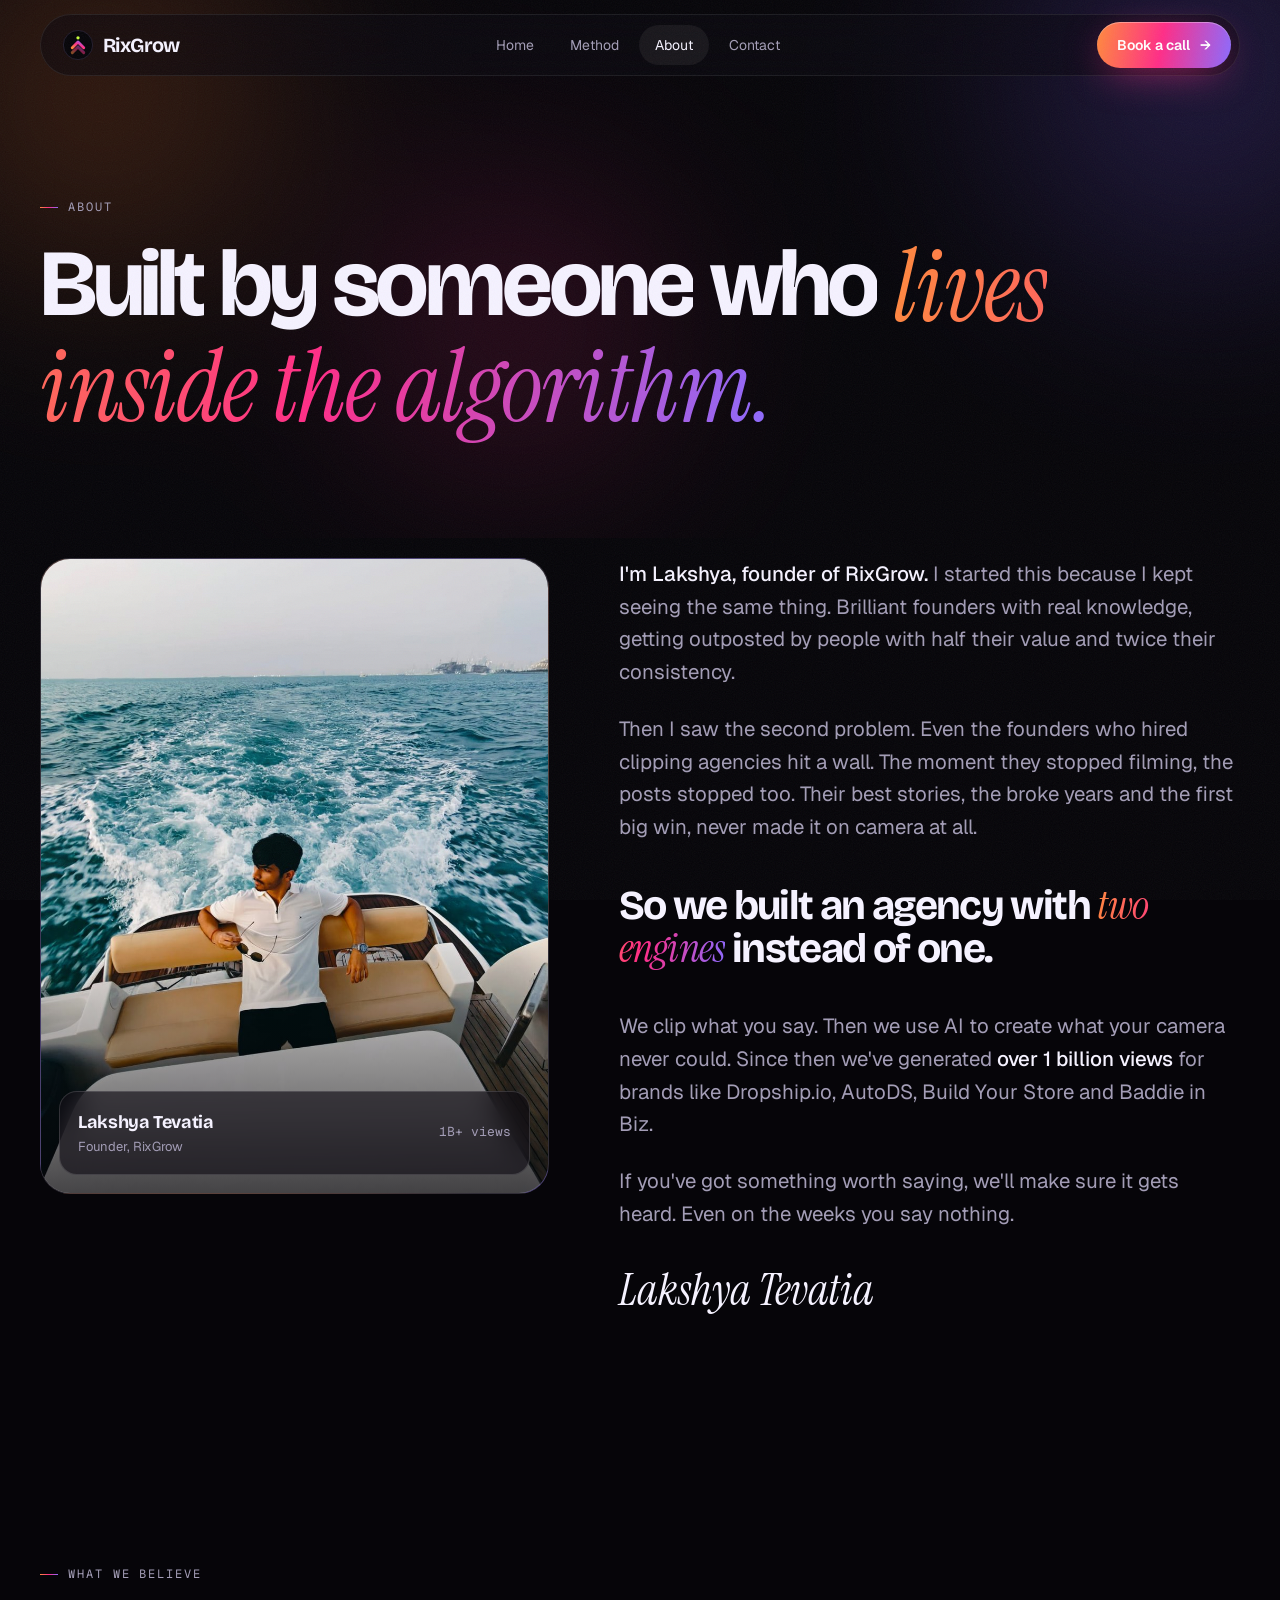
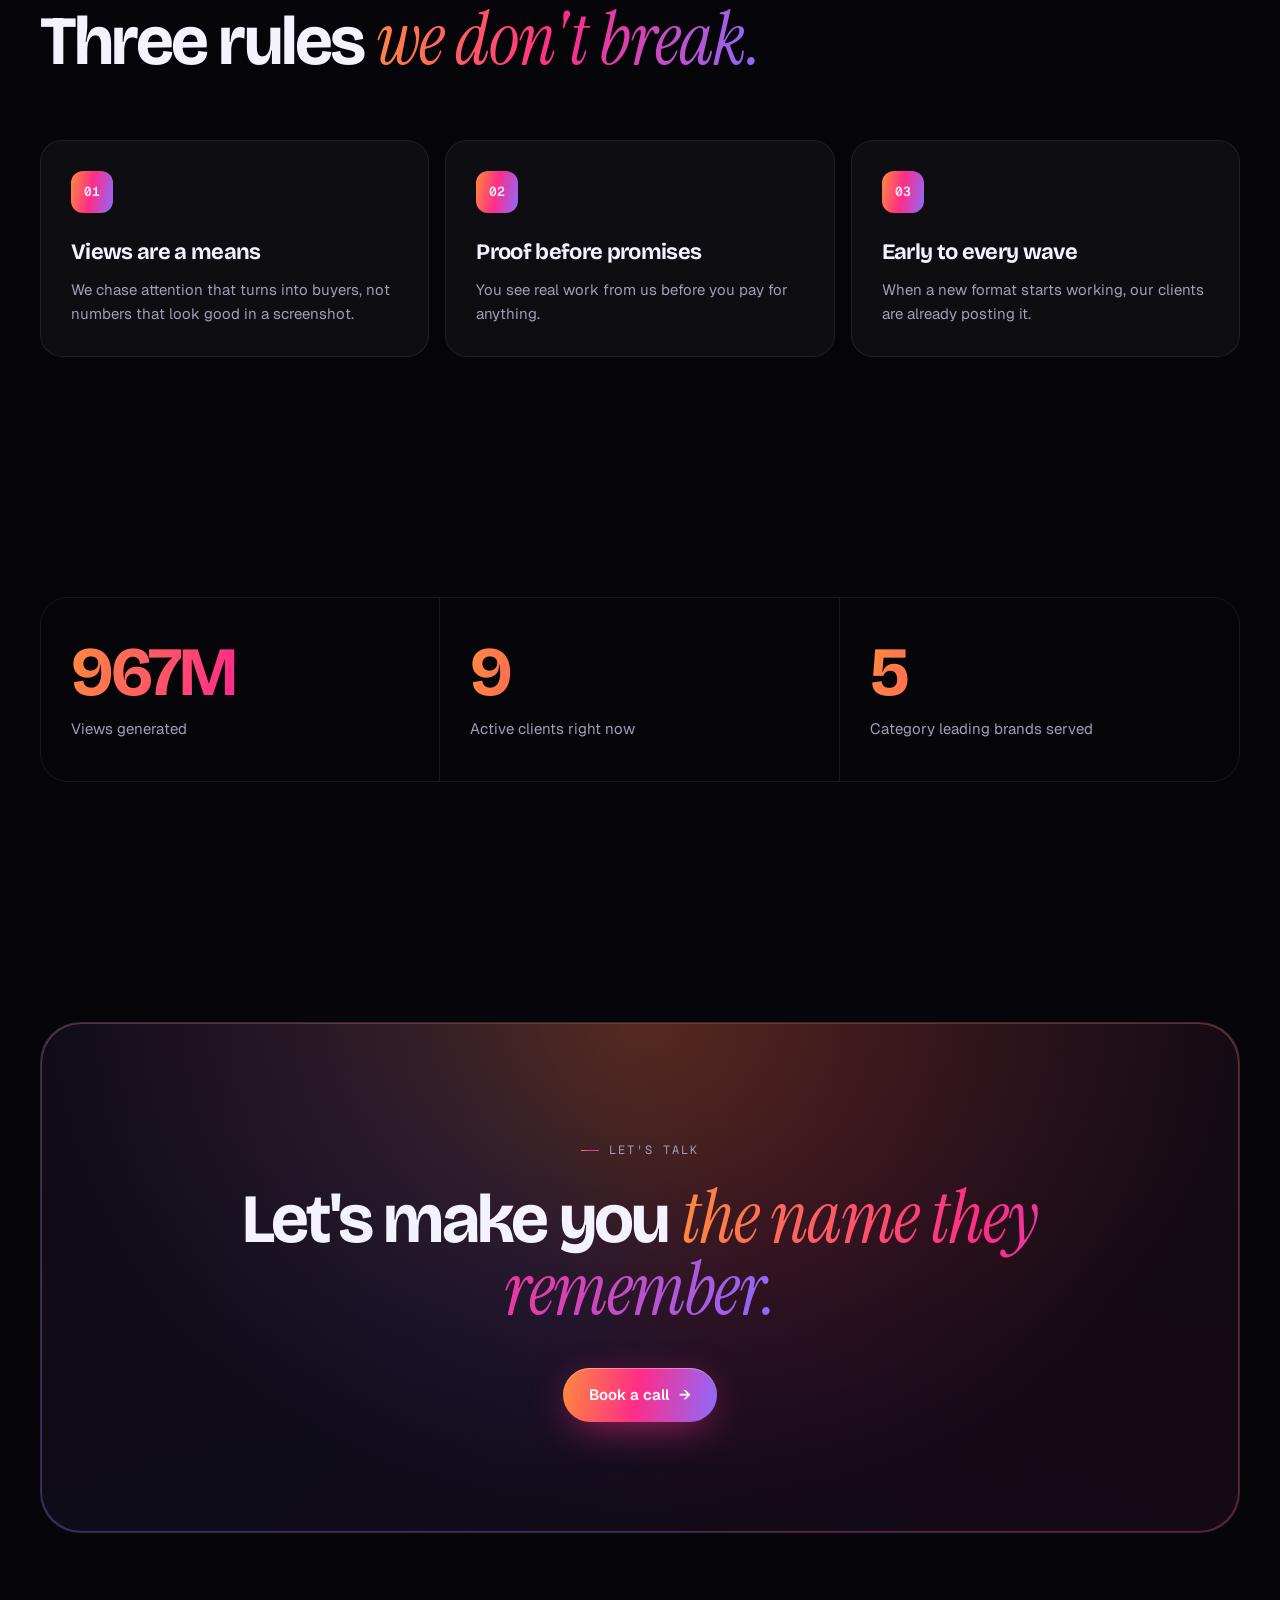
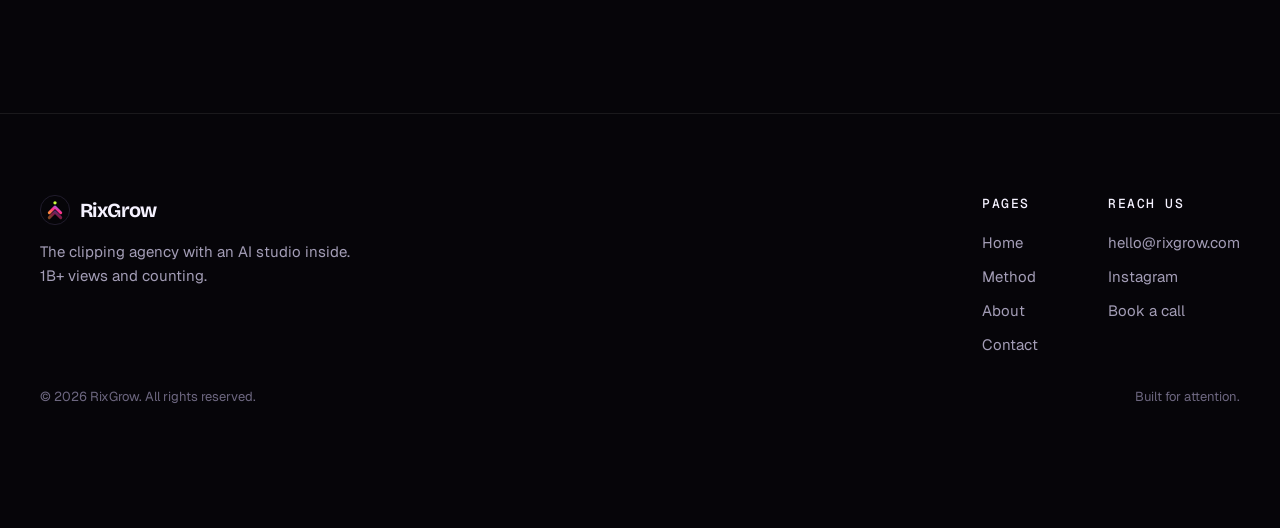
==== commit 4d88bbfc: "Add files via upload" ====
--- a/about.html
+++ b/about.html
@@ -10,7 +10,19 @@
 <link rel="preconnect" href="https://fonts.gstatic.com" crossorigin>
 <link href="https://fonts.googleapis.com/css2?family=Bricolage+Grotesque:opsz,wght@12..96,400..800&family=Geist:wght@300..700&family=Geist+Mono:wght@400;500&family=Instrument+Serif:ital@0;1&display=swap" rel="stylesheet">
 <link rel="stylesheet" href="styles.css?v=9">
+<link rel="icon" type="image/png" sizes="48x48" href="favicon-48.png">
 <link rel="icon" type="image/svg+xml" href="images/logo-mark.svg">
+<link rel="apple-touch-icon" href="apple-touch-icon.png">
+<meta property="og:type" content="website">
+<meta property="og:site_name" content="RixGrow">
+<meta property="og:title" content="About | RixGrow">
+<meta property="og:description" content="The story behind RixGrow and why we build attention for founders.">
+<meta property="og:url" content="https://rixgrow.com/about.html">
+<meta property="og:image" content="https://rixgrow.com/og-share.png">
+<meta property="og:image:width" content="1200">
+<meta property="og:image:height" content="630">
+<meta name="twitter:card" content="summary_large_image">
+<meta name="twitter:image" content="https://rixgrow.com/og-share.png">
 </head>
 <body data-page="about">
 <header class="nav"></header>
